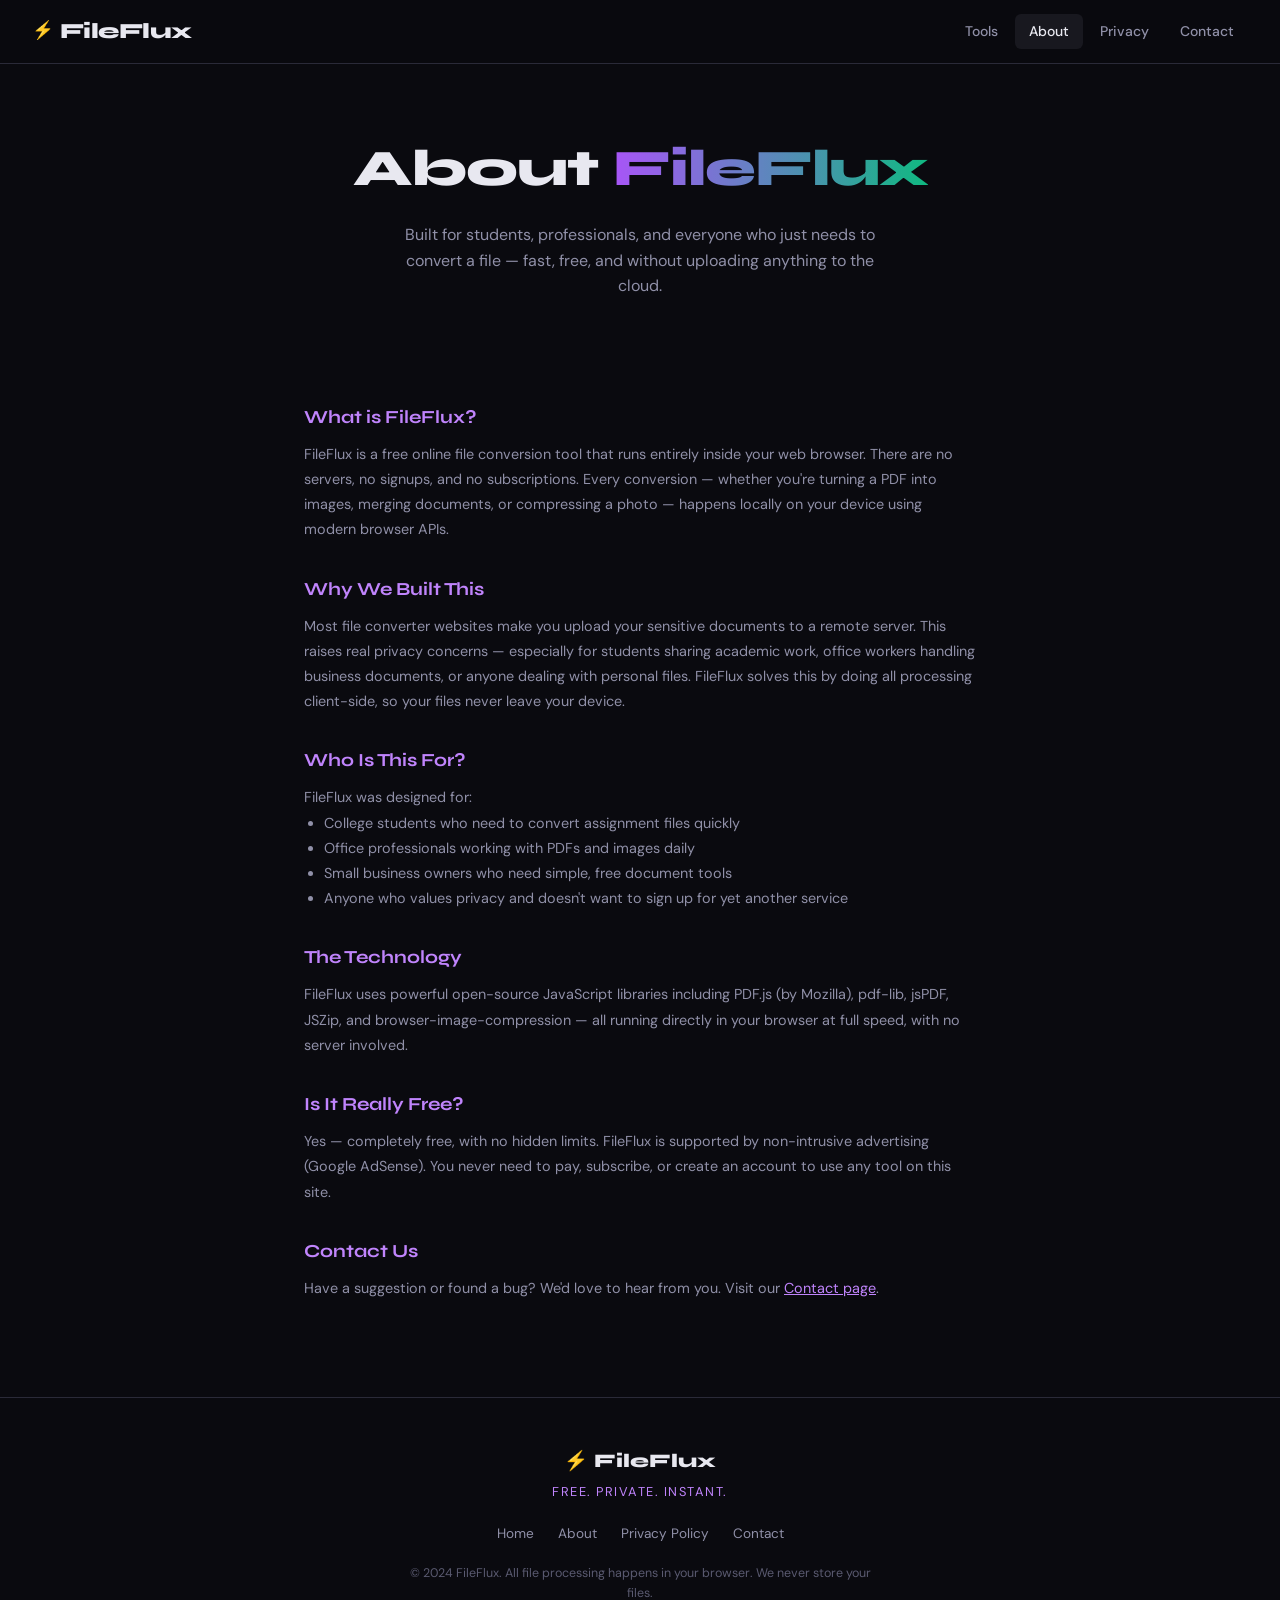
==== about.html @ 3c3e4d8a "site first commit" ====
<!DOCTYPE html>
<html lang="en">
<head>
  <meta charset="UTF-8" />
  <meta name="viewport" content="width=device-width, initial-scale=1.0" />
  <title>About — FileFlux</title>
  <meta name="description" content="About FileFlux — a free, private, browser-based file converter tool built for students and professionals." />
  <link rel="preconnect" href="https://fonts.googleapis.com" />
  <link rel="preconnect" href="https://fonts.gstatic.com" crossorigin />
  <link href="https://fonts.googleapis.com/css2?family=Syne:wght@400;500;600;700;800&family=DM+Sans:ital,wght@0,300;0,400;0,500;1,300&display=swap" rel="stylesheet" />
  <link rel="stylesheet" href="style.css" />
</head>
<body>

  <nav class="navbar">
    <a href="index.html" class="logo"><span class="logo-icon">⚡</span>FileFlux</a>
    <div class="nav-links">
      <a href="index.html" class="nav-link">Tools</a>
      <a href="about.html" class="nav-link active">About</a>
      <a href="privacy.html" class="nav-link">Privacy</a>
      <a href="contact.html" class="nav-link">Contact</a>
    </div>
    <button class="hamburger" id="hamburger"><span></span><span></span><span></span></button>
  </nav>

  <section class="page-hero">
    <h1>About <span class="hero-accent">FileFlux</span></h1>
    <p>Built for students, professionals, and everyone who just needs to convert a file — fast, free, and without uploading anything to the cloud.</p>
  </section>

  <div class="page-content">
    <h2>What is FileFlux?</h2>
    <p>FileFlux is a free online file conversion tool that runs entirely inside your web browser. There are no servers, no signups, and no subscriptions. Every conversion — whether you're turning a PDF into images, merging documents, or compressing a photo — happens locally on your device using modern browser APIs.</p>

    <h2>Why We Built This</h2>
    <p>Most file converter websites make you upload your sensitive documents to a remote server. This raises real privacy concerns — especially for students sharing academic work, office workers handling business documents, or anyone dealing with personal files. FileFlux solves this by doing all processing client-side, so your files never leave your device.</p>

    <h2>Who Is This For?</h2>
    <p>FileFlux was designed for:</p>
    <ul>
      <li>College students who need to convert assignment files quickly</li>
      <li>Office professionals working with PDFs and images daily</li>
      <li>Small business owners who need simple, free document tools</li>
      <li>Anyone who values privacy and doesn't want to sign up for yet another service</li>
    </ul>

    <h2>The Technology</h2>
    <p>FileFlux uses powerful open-source JavaScript libraries including PDF.js (by Mozilla), pdf-lib, jsPDF, JSZip, and browser-image-compression — all running directly in your browser at full speed, with no server involved.</p>

    <h2>Is It Really Free?</h2>
    <p>Yes — completely free, with no hidden limits. FileFlux is supported by non-intrusive advertising (Google AdSense). You never need to pay, subscribe, or create an account to use any tool on this site.</p>

    <h2>Contact Us</h2>
    <p>Have a suggestion or found a bug? We'd love to hear from you. Visit our <a href="contact.html" style="color: var(--accent3);">Contact page</a>.</p>
  </div>

  <footer class="footer">
    <div class="footer-logo">⚡ FileFlux</div>
    <div class="footer-tagline">Free. Private. Instant.</div>
    <div class="footer-links">
      <a href="index.html">Home</a>
      <a href="about.html">About</a>
      <a href="privacy.html">Privacy Policy</a>
      <a href="contact.html">Contact</a>
    </div>
    <p class="footer-copy">© 2024 FileFlux. All file processing happens in your browser. We never store your files.</p>
  </footer>

  <script>
    const ham = document.getElementById('hamburger');
    const links = document.querySelector('.nav-links');
    if (ham) ham.addEventListener('click', () => links.classList.toggle('open'));
  </script>
</body>
</html>
---- style.css ----
/* ============================================================
   FileFlux — style.css
   Dark theme, Syne + DM Sans, neon-accented, pro design
   ============================================================ */

/* ---- CSS Variables ---- */
:root {
  --bg:        #0a0a0f;
  --bg2:       #111118;
  --bg3:       #18181f;
  --border:    #2a2a38;
  --border2:   #3a3a50;
  --text:      #e8e8f0;
  --text2:     #9090a8;
  --text3:     #5a5a70;
  --accent:    #7c3aed;
  --accent2:   #a855f7;
  --accent3:   #c084fc;
  --green:     #10b981;
  --yellow:    #f59e0b;
  --red:       #ef4444;
  --blue:      #3b82f6;
  --radius:    14px;
  --radius-sm: 8px;
  --shadow:    0 4px 24px rgba(0,0,0,0.5);
  --font-head: 'Syne', sans-serif;
  --font-body: 'DM Sans', sans-serif;
  --transition: 0.2s ease;
}

/* ---- Reset ---- */
*, *::before, *::after { box-sizing: border-box; margin: 0; padding: 0; }
html { scroll-behavior: smooth; }
body {
  font-family: var(--font-body);
  background: var(--bg);
  color: var(--text);
  line-height: 1.6;
  min-height: 100vh;
  overflow-x: hidden;
}

/* ---- Scrollbar ---- */
::-webkit-scrollbar { width: 6px; }
::-webkit-scrollbar-track { background: var(--bg); }
::-webkit-scrollbar-thumb { background: var(--border2); border-radius: 3px; }

/* ---- Selection ---- */
::selection { background: var(--accent); color: #fff; }

/* ============================================================
   NAVBAR
   ============================================================ */
.navbar {
  position: sticky;
  top: 0;
  z-index: 100;
  display: flex;
  align-items: center;
  justify-content: space-between;
  padding: 0 2rem;
  height: 64px;
  background: rgba(10,10,15,0.85);
  backdrop-filter: blur(16px);
  border-bottom: 1px solid var(--border);
}

.logo {
  font-family: var(--font-head);
  font-size: 1.35rem;
  font-weight: 800;
  color: var(--text);
  text-decoration: none;
  letter-spacing: -0.5px;
  display: flex;
  align-items: center;
  gap: 0.4rem;
}

.logo-icon { font-size: 1.1rem; }

.nav-links {
  display: flex;
  gap: 0.25rem;
  align-items: center;
}

.nav-link {
  color: var(--text2);
  text-decoration: none;
  font-size: 0.875rem;
  font-weight: 500;
  padding: 0.4rem 0.85rem;
  border-radius: 6px;
  transition: color var(--transition), background var(--transition);
}
.nav-link:hover, .nav-link.active {
  color: var(--text);
  background: var(--bg3);
}

.hamburger {
  display: none;
  flex-direction: column;
  gap: 5px;
  background: none;
  border: none;
  cursor: pointer;
  padding: 4px;
}
.hamburger span {
  display: block;
  width: 22px;
  height: 2px;
  background: var(--text);
  border-radius: 2px;
  transition: var(--transition);
}

@media (max-width: 640px) {
  .nav-links { display: none; }
  .hamburger { display: flex; }
  .nav-links.open {
    display: flex;
    flex-direction: column;
    position: absolute;
    top: 64px;
    left: 0; right: 0;
    background: var(--bg2);
    border-bottom: 1px solid var(--border);
    padding: 1rem;
    gap: 0.25rem;
  }
}

/* ============================================================
   HERO
   ============================================================ */
.hero {
  text-align: center;
  padding: 5rem 1.5rem 3.5rem;
  position: relative;
  overflow: hidden;
}

.hero::before {
  content: '';
  position: absolute;
  inset: 0;
  background:
    radial-gradient(ellipse 80% 50% at 50% -10%, rgba(124,58,237,0.25) 0%, transparent 70%),
    radial-gradient(ellipse 40% 30% at 80% 60%, rgba(16,185,129,0.08) 0%, transparent 60%);
  pointer-events: none;
}

.hero-badge {
  display: inline-flex;
  align-items: center;
  gap: 0.4rem;
  padding: 0.35rem 1rem;
  border: 1px solid var(--border2);
  border-radius: 99px;
  font-size: 0.8rem;
  color: var(--text2);
  background: var(--bg2);
  margin-bottom: 2rem;
  animation: fadeUp 0.6s ease both;
}

.hero-title {
  font-family: var(--font-head);
  font-size: clamp(2.5rem, 7vw, 5rem);
  font-weight: 800;
  line-height: 1.1;
  letter-spacing: -2px;
  color: var(--text);
  margin-bottom: 1.25rem;
  animation: fadeUp 0.7s 0.1s ease both;
}

.hero-accent {
  background: linear-gradient(90deg, var(--accent2), var(--green));
  -webkit-background-clip: text;
  -webkit-text-fill-color: transparent;
  background-clip: text;
}

.hero-sub {
  color: var(--text2);
  font-size: clamp(0.95rem, 2.5vw, 1.15rem);
  max-width: 520px;
  margin: 0 auto 2.5rem;
  font-weight: 300;
  animation: fadeUp 0.7s 0.2s ease both;
}

.hero-stats {
  display: flex;
  align-items: center;
  justify-content: center;
  gap: 2rem;
  animation: fadeUp 0.7s 0.3s ease both;
}

.stat { text-align: center; }
.stat-num {
  display: block;
  font-family: var(--font-head);
  font-size: 1.8rem;
  font-weight: 800;
  color: var(--accent3);
}
.stat-label {
  font-size: 0.75rem;
  color: var(--text3);
  text-transform: uppercase;
  letter-spacing: 1px;
}
.stat-divider {
  width: 1px;
  height: 40px;
  background: var(--border);
}

/* ============================================================
   SECTION LABEL
   ============================================================ */
.section-label {
  font-size: 0.72rem;
  font-weight: 600;
  text-transform: uppercase;
  letter-spacing: 2px;
  color: var(--accent3);
  margin-bottom: 1.5rem;
}

/* ============================================================
   TOOLS SECTION
   ============================================================ */
.tools-section {
  max-width: 1100px;
  margin: 0 auto;
  padding: 3rem 1.5rem;
}

.tools-grid {
  display: grid;
  grid-template-columns: repeat(auto-fill, minmax(280px, 1fr));
  gap: 1.25rem;
}

.tool-card {
  background: var(--bg2);
  border: 1px solid var(--border);
  border-radius: var(--radius);
  padding: 1.75rem;
  cursor: pointer;
  transition: border-color var(--transition), transform var(--transition), box-shadow var(--transition);
  position: relative;
  overflow: hidden;
}

.tool-card::before {
  content: '';
  position: absolute;
  top: 0; left: 0; right: 0;
  height: 2px;
  background: linear-gradient(90deg, var(--accent), var(--accent2));
  opacity: 0;
  transition: opacity var(--transition);
}

.tool-card:hover {
  border-color: var(--border2);
  transform: translateY(-3px);
  box-shadow: 0 12px 32px rgba(124,58,237,0.15);
}

.tool-card:hover::before { opacity: 1; }

.tool-icon {
  width: 52px;
  height: 52px;
  border-radius: 12px;
  display: flex;
  align-items: center;
  justify-content: center;
  font-size: 1.4rem;
  margin-bottom: 1rem;
}

.tool-name {
  font-family: var(--font-head);
  font-size: 1.05rem;
  font-weight: 700;
  color: var(--text);
  margin-bottom: 0.5rem;
}

.tool-desc {
  font-size: 0.85rem;
  color: var(--text2);
  line-height: 1.5;
  margin-bottom: 1.25rem;
}

.tool-btn {
  display: inline-flex;
  align-items: center;
  gap: 0.35rem;
  background: var(--bg3);
  border: 1px solid var(--border2);
  color: var(--accent3);
  font-family: var(--font-body);
  font-size: 0.85rem;
  font-weight: 500;
  padding: 0.5rem 1rem;
  border-radius: 8px;
  cursor: pointer;
  transition: background var(--transition), border-color var(--transition), color var(--transition);
}

.tool-btn:hover {
  background: var(--accent);
  border-color: var(--accent);
  color: #fff;
}

/* ============================================================
   TOOL PANEL
   ============================================================ */
.tool-panel {
  max-width: 860px;
  margin: 0 auto;
  padding: 2rem 1.5rem 3rem;
}

.panel-header {
  display: flex;
  align-items: center;
  gap: 1.25rem;
  margin-bottom: 2rem;
  padding-bottom: 1.25rem;
  border-bottom: 1px solid var(--border);
}

.back-btn {
  background: var(--bg2);
  border: 1px solid var(--border);
  color: var(--text2);
  font-family: var(--font-body);
  font-size: 0.85rem;
  padding: 0.5rem 1rem;
  border-radius: 8px;
  cursor: pointer;
  transition: color var(--transition), border-color var(--transition);
}
.back-btn:hover { color: var(--text); border-color: var(--border2); }

.panel-title {
  font-family: var(--font-head);
  font-size: 1.4rem;
  font-weight: 700;
}

/* Drop Zone */
.drop-zone {
  border: 2px dashed var(--border2);
  border-radius: var(--radius);
  background: var(--bg2);
  padding: 3rem 2rem;
  text-align: center;
  cursor: pointer;
  transition: border-color var(--transition), background var(--transition);
  position: relative;
}

.drop-zone:hover, .drop-zone.dragover {
  border-color: var(--accent2);
  background: rgba(124,58,237,0.07);
}

.drop-zone input[type="file"] {
  position: absolute;
  inset: 0;
  opacity: 0;
  cursor: pointer;
  width: 100%;
  height: 100%;
}

.drop-icon { font-size: 2.5rem; margin-bottom: 0.75rem; }
.drop-title {
  font-family: var(--font-head);
  font-size: 1.1rem;
  font-weight: 700;
  margin-bottom: 0.4rem;
}
.drop-sub { font-size: 0.85rem; color: var(--text2); }

/* File List */
.file-list {
  margin-top: 1.5rem;
  display: flex;
  flex-direction: column;
  gap: 0.5rem;
}

.file-item {
  display: flex;
  align-items: center;
  justify-content: space-between;
  background: var(--bg2);
  border: 1px solid var(--border);
  border-radius: var(--radius-sm);
  padding: 0.65rem 1rem;
  font-size: 0.875rem;
}

.file-item-name {
  color: var(--text);
  flex: 1;
  white-space: nowrap;
  overflow: hidden;
  text-overflow: ellipsis;
  max-width: 340px;
}

.file-item-size { color: var(--text3); font-size: 0.78rem; margin: 0 0.75rem; }

.file-item-remove {
  background: none;
  border: none;
  color: var(--text3);
  cursor: pointer;
  font-size: 1rem;
  line-height: 1;
  transition: color var(--transition);
}
.file-item-remove:hover { color: var(--red); }

/* Options Row */
.options-row {
  display: flex;
  flex-wrap: wrap;
  gap: 1rem;
  margin-top: 1.25rem;
  align-items: center;
}

.option-group {
  display: flex;
  flex-direction: column;
  gap: 0.35rem;
}

.option-label {
  font-size: 0.75rem;
  color: var(--text2);
  text-transform: uppercase;
  letter-spacing: 0.5px;
}

.option-select, .option-input {
  background: var(--bg2);
  border: 1px solid var(--border2);
  color: var(--text);
  font-family: var(--font-body);
  font-size: 0.875rem;
  padding: 0.5rem 0.85rem;
  border-radius: var(--radius-sm);
  outline: none;
  transition: border-color var(--transition);
}
.option-select:focus, .option-input:focus { border-color: var(--accent2); }
.option-select option { background: var(--bg3); }

/* Primary Action Button */
.action-btn {
  display: inline-flex;
  align-items: center;
  gap: 0.5rem;
  background: linear-gradient(135deg, var(--accent), var(--accent2));
  color: #fff;
  border: none;
  font-family: var(--font-head);
  font-size: 1rem;
  font-weight: 700;
  padding: 0.8rem 2rem;
  border-radius: var(--radius-sm);
  cursor: pointer;
  transition: opacity var(--transition), transform var(--transition);
  margin-top: 1.5rem;
}
.action-btn:hover { opacity: 0.9; transform: translateY(-1px); }
.action-btn:disabled { opacity: 0.4; cursor: not-allowed; transform: none; }

/* Progress */
.progress-wrap {
  margin-top: 1.5rem;
  display: none;
}
.progress-label {
  font-size: 0.8rem;
  color: var(--text2);
  margin-bottom: 0.4rem;
}
.progress-bar-bg {
  background: var(--bg3);
  border-radius: 99px;
  height: 6px;
  overflow: hidden;
}
.progress-bar {
  height: 100%;
  background: linear-gradient(90deg, var(--accent), var(--green));
  border-radius: 99px;
  transition: width 0.3s ease;
  width: 0%;
}

/* Results */
.results-section {
  margin-top: 2rem;
  display: none;
}
.results-title {
  font-family: var(--font-head);
  font-size: 1rem;
  font-weight: 700;
  margin-bottom: 1rem;
  color: var(--green);
}
.result-item {
  display: flex;
  align-items: center;
  justify-content: space-between;
  background: var(--bg2);
  border: 1px solid var(--border);
  border-radius: var(--radius-sm);
  padding: 0.65rem 1rem;
  margin-bottom: 0.5rem;
  font-size: 0.875rem;
}
.result-name { flex: 1; color: var(--text); }
.result-size { color: var(--text3); font-size: 0.78rem; margin-right: 0.75rem; }

.download-btn {
  background: var(--green);
  color: #fff;
  border: none;
  font-family: var(--font-body);
  font-size: 0.8rem;
  font-weight: 600;
  padding: 0.4rem 0.85rem;
  border-radius: 6px;
  cursor: pointer;
  transition: opacity var(--transition);
}
.download-btn:hover { opacity: 0.85; }

.download-all-btn {
  display: inline-flex;
  align-items: center;
  gap: 0.4rem;
  background: var(--bg3);
  border: 1px solid var(--green);
  color: var(--green);
  font-family: var(--font-body);
  font-size: 0.85rem;
  font-weight: 600;
  padding: 0.55rem 1.25rem;
  border-radius: var(--radius-sm);
  cursor: pointer;
  margin-top: 0.75rem;
  transition: background var(--transition);
}
.download-all-btn:hover { background: var(--green); color: #fff; }

/* Slider */
.slider-wrap {
  display: flex;
  align-items: center;
  gap: 0.75rem;
}
.slider-wrap input[type="range"] {
  -webkit-appearance: none;
  appearance: none;
  width: 160px;
  height: 5px;
  background: var(--border2);
  border-radius: 99px;
  outline: none;
}
.slider-wrap input[type="range"]::-webkit-slider-thumb {
  -webkit-appearance: none;
  appearance: none;
  width: 16px;
  height: 16px;
  background: var(--accent2);
  border-radius: 50%;
  cursor: pointer;
}
.slider-value {
  font-family: var(--font-head);
  font-size: 0.95rem;
  font-weight: 700;
  color: var(--accent3);
  min-width: 36px;
}

/* Info Box */
.info-box {
  background: rgba(124,58,237,0.08);
  border: 1px solid rgba(124,58,237,0.25);
  border-radius: var(--radius-sm);
  padding: 0.9rem 1.1rem;
  margin-top: 1.25rem;
  font-size: 0.82rem;
  color: var(--text2);
  line-height: 1.55;
}
.info-box strong { color: var(--accent3); }

/* ============================================================
   FEATURES SECTION
   ============================================================ */
.features-section {
  max-width: 1100px;
  margin: 0 auto;
  padding: 3rem 1.5rem;
  border-top: 1px solid var(--border);
}

.features-grid {
  display: grid;
  grid-template-columns: repeat(auto-fill, minmax(220px, 1fr));
  gap: 1.25rem;
}

.feature-card {
  background: var(--bg2);
  border: 1px solid var(--border);
  border-radius: var(--radius);
  padding: 1.5rem;
}

.feature-icon {
  font-size: 1.75rem;
  margin-bottom: 0.75rem;
}

.feature-card h4 {
  font-family: var(--font-head);
  font-size: 0.95rem;
  font-weight: 700;
  margin-bottom: 0.4rem;
}

.feature-card p {
  font-size: 0.83rem;
  color: var(--text2);
  line-height: 1.55;
}

/* ============================================================
   AD CONTAINERS
   ============================================================ */
.ad-container {
  max-width: 900px;
  margin: 1.5rem auto;
  padding: 0 1.5rem;
}

.ad-placeholder {
  background: var(--bg2);
  border: 1px dashed var(--border);
  border-radius: var(--radius-sm);
  height: 90px;
  display: flex;
  align-items: center;
  justify-content: center;
  color: var(--text3);
  font-size: 0.78rem;
  letter-spacing: 1px;
  text-transform: uppercase;
}

/* ============================================================
   FOOTER
   ============================================================ */
.footer {
  border-top: 1px solid var(--border);
  text-align: center;
  padding: 3rem 1.5rem;
  margin-top: 2rem;
}

.footer-logo {
  font-family: var(--font-head);
  font-size: 1.2rem;
  font-weight: 800;
  color: var(--text);
  margin-bottom: 0.35rem;
}

.footer-tagline {
  font-size: 0.8rem;
  color: var(--accent3);
  margin-bottom: 1.25rem;
  text-transform: uppercase;
  letter-spacing: 1.5px;
}

.footer-links {
  display: flex;
  justify-content: center;
  flex-wrap: wrap;
  gap: 1.5rem;
  margin-bottom: 1.25rem;
}

.footer-links a {
  color: var(--text2);
  text-decoration: none;
  font-size: 0.85rem;
  transition: color var(--transition);
}
.footer-links a:hover { color: var(--text); }

.footer-copy {
  font-size: 0.78rem;
  color: var(--text3);
  max-width: 480px;
  margin: 0 auto;
  line-height: 1.6;
}

/* ============================================================
   TOAST
   ============================================================ */
.toast {
  position: fixed;
  bottom: 1.5rem;
  right: 1.5rem;
  background: var(--bg3);
  border: 1px solid var(--border2);
  border-radius: var(--radius-sm);
  padding: 0.75rem 1.25rem;
  font-size: 0.875rem;
  color: var(--text);
  box-shadow: var(--shadow);
  z-index: 9999;
  opacity: 0;
  transform: translateY(10px);
  transition: opacity 0.3s ease, transform 0.3s ease;
  pointer-events: none;
  max-width: 320px;
}
.toast.show {
  opacity: 1;
  transform: translateY(0);
}
.toast.success { border-color: var(--green); color: var(--green); }
.toast.error   { border-color: var(--red);   color: var(--red); }

/* ============================================================
   ANIMATIONS
   ============================================================ */
@keyframes fadeUp {
  from { opacity: 0; transform: translateY(18px); }
  to   { opacity: 1; transform: translateY(0); }
}

/* ============================================================
   RESPONSIVE
   ============================================================ */
@media (max-width: 768px) {
  .hero { padding: 3.5rem 1.25rem 2.5rem; }
  .tools-grid { grid-template-columns: 1fr; }
  .features-grid { grid-template-columns: 1fr 1fr; }
  .options-row { flex-direction: column; align-items: flex-start; }
  .panel-title { font-size: 1.15rem; }
}

@media (max-width: 480px) {
  .features-grid { grid-template-columns: 1fr; }
  .hero-stats { gap: 1.25rem; }
  .stat-num { font-size: 1.4rem; }
  .navbar { padding: 0 1rem; }
}

/* ============================================================
   EXTRA PAGES (about, privacy, contact)
   ============================================================ */
.page-hero {
  text-align: center;
  padding: 4rem 1.5rem 2.5rem;
}
.page-hero h1 {
  font-family: var(--font-head);
  font-size: clamp(2rem, 5vw, 3.2rem);
  font-weight: 800;
  letter-spacing: -1px;
  margin-bottom: 0.75rem;
}
.page-hero p {
  color: var(--text2);
  font-size: 1rem;
  max-width: 480px;
  margin: 0 auto;
}

.page-content {
  max-width: 720px;
  margin: 0 auto;
  padding: 2rem 1.5rem 4rem;
}
.page-content h2 {
  font-family: var(--font-head);
  font-size: 1.15rem;
  font-weight: 700;
  margin: 2rem 0 0.6rem;
  color: var(--accent3);
}
.page-content p, .page-content li {
  color: var(--text2);
  font-size: 0.9rem;
  line-height: 1.75;
}
.page-content ul { padding-left: 1.25rem; }

.contact-form {
  display: flex;
  flex-direction: column;
  gap: 1rem;
  margin-top: 1.5rem;
}
.form-group { display: flex; flex-direction: column; gap: 0.35rem; }
.form-label { font-size: 0.8rem; color: var(--text2); text-transform: uppercase; letter-spacing: 0.5px; }
.form-input, .form-textarea {
  background: var(--bg2);
  border: 1px solid var(--border2);
  color: var(--text);
  font-family: var(--font-body);
  font-size: 0.9rem;
  padding: 0.75rem 1rem;
  border-radius: var(--radius-sm);
  outline: none;
  transition: border-color var(--transition);
}
.form-input:focus, .form-textarea:focus { border-color: var(--accent2); }
.form-textarea { min-height: 130px; resize: vertical; }
.form-submit {
  align-self: flex-start;
  background: linear-gradient(135deg, var(--accent), var(--accent2));
  color: #fff;
  border: none;
  font-family: var(--font-head);
  font-size: 0.95rem;
  font-weight: 700;
  padding: 0.7rem 1.75rem;
  border-radius: var(--radius-sm);
  cursor: pointer;
  transition: opacity 0.2s;
}
.form-submit:hover { opacity: 0.9; }
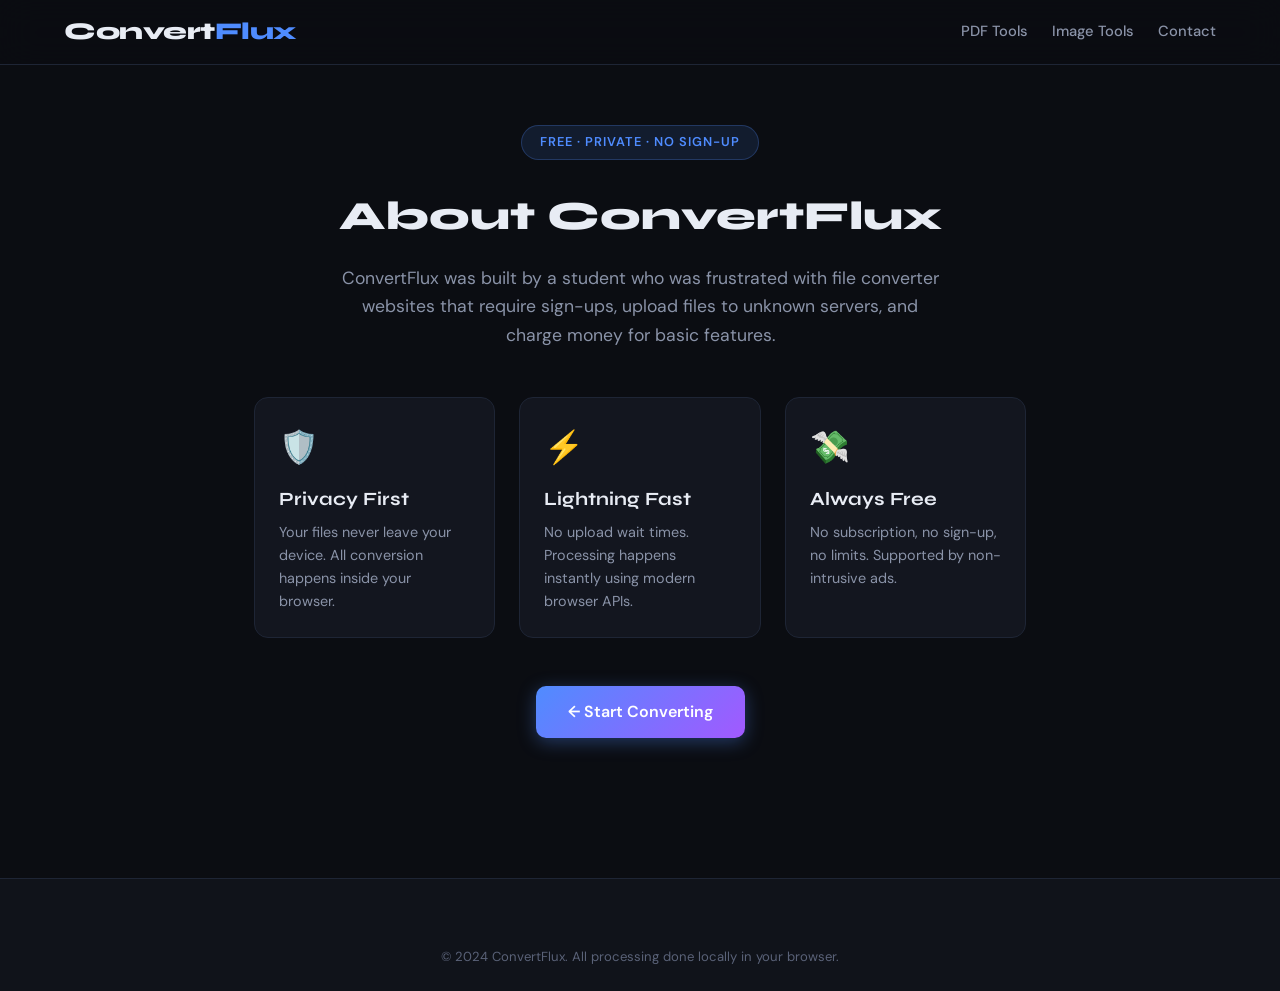
==== commit 1d8c4f4b: "site second commit code changed" ====
--- a/about.html
+++ b/about.html
@@ -1,75 +1,49 @@
 <!DOCTYPE html>
 <html lang="en">
 <head>
-  <meta charset="UTF-8" />
-  <meta name="viewport" content="width=device-width, initial-scale=1.0" />
-  <title>About — FileFlux</title>
-  <meta name="description" content="About FileFlux — a free, private, browser-based file converter tool built for students and professionals." />
-  <link rel="preconnect" href="https://fonts.googleapis.com" />
-  <link rel="preconnect" href="https://fonts.gstatic.com" crossorigin />
-  <link href="https://fonts.googleapis.com/css2?family=Syne:wght@400;500;600;700;800&family=DM+Sans:ital,wght@0,300;0,400;0,500;1,300&display=swap" rel="stylesheet" />
-  <link rel="stylesheet" href="style.css" />
+  <meta charset="UTF-8"/><meta name="viewport" content="width=device-width,initial-scale=1.0"/>
+  <title>About – ConvertFlux</title>
+  <link rel="stylesheet" href="style.css"/>
+  <link href="https://fonts.googleapis.com/css2?family=Syne:wght@400;700;800&family=DM+Sans:wght@300;400;500&display=swap" rel="stylesheet"/>
 </head>
 <body>
+<header class="site-header">
+  <div class="header-inner">
+    <a href="index.html" class="logo">Convert<span>Flux</span></a>
+    <nav class="main-nav">
+      <a href="index.html#pdf-tools">PDF Tools</a>
+      <a href="index.html#image-tools">Image Tools</a>
+      <a href="contact.html">Contact</a>
+    </nav>
+  </div>
+</header>
+<section style="max-width:820px;margin:60px auto;padding:0 1.5rem 80px;text-align:center">
+  <div class="hero-badge" style="display:inline-block;margin-bottom:1.5rem">Free · Private · No Sign-up</div>
+  <h1 style="font-family:'Syne',sans-serif;font-size:2.5rem;font-weight:800;margin-bottom:1rem">About ConvertFlux</h1>
+  <p style="color:var(--text2);font-size:1.1rem;max-width:600px;margin:0 auto 3rem">ConvertFlux was built by a student who was frustrated with file converter websites that require sign-ups, upload files to unknown servers, and charge money for basic features.</p>
 
-  <nav class="navbar">
-    <a href="index.html" class="logo"><span class="logo-icon">⚡</span>FileFlux</a>
-    <div class="nav-links">
-      <a href="index.html" class="nav-link">Tools</a>
-      <a href="about.html" class="nav-link active">About</a>
-      <a href="privacy.html" class="nav-link">Privacy</a>
-      <a href="contact.html" class="nav-link">Contact</a>
+  <div style="display:grid;grid-template-columns:repeat(auto-fit,minmax(200px,1fr));gap:1.5rem;text-align:left;margin-bottom:3rem">
+    <div style="background:var(--card);border:1px solid var(--border);border-radius:14px;padding:1.5rem">
+      <div style="font-size:2rem;margin-bottom:0.75rem">🛡️</div>
+      <h3 style="font-family:'Syne',sans-serif;margin-bottom:0.4rem">Privacy First</h3>
+      <p style="color:var(--text2);font-size:0.9rem">Your files never leave your device. All conversion happens inside your browser.</p>
     </div>
-    <button class="hamburger" id="hamburger"><span></span><span></span><span></span></button>
-  </nav>
-
-  <section class="page-hero">
-    <h1>About <span class="hero-accent">FileFlux</span></h1>
-    <p>Built for students, professionals, and everyone who just needs to convert a file — fast, free, and without uploading anything to the cloud.</p>
-  </section>
-
-  <div class="page-content">
-    <h2>What is FileFlux?</h2>
-    <p>FileFlux is a free online file conversion tool that runs entirely inside your web browser. There are no servers, no signups, and no subscriptions. Every conversion — whether you're turning a PDF into images, merging documents, or compressing a photo — happens locally on your device using modern browser APIs.</p>
-
-    <h2>Why We Built This</h2>
-    <p>Most file converter websites make you upload your sensitive documents to a remote server. This raises real privacy concerns — especially for students sharing academic work, office workers handling business documents, or anyone dealing with personal files. FileFlux solves this by doing all processing client-side, so your files never leave your device.</p>
-
-    <h2>Who Is This For?</h2>
-    <p>FileFlux was designed for:</p>
-    <ul>
-      <li>College students who need to convert assignment files quickly</li>
-      <li>Office professionals working with PDFs and images daily</li>
-      <li>Small business owners who need simple, free document tools</li>
-      <li>Anyone who values privacy and doesn't want to sign up for yet another service</li>
-    </ul>
-
-    <h2>The Technology</h2>
-    <p>FileFlux uses powerful open-source JavaScript libraries including PDF.js (by Mozilla), pdf-lib, jsPDF, JSZip, and browser-image-compression — all running directly in your browser at full speed, with no server involved.</p>
-
-    <h2>Is It Really Free?</h2>
-    <p>Yes — completely free, with no hidden limits. FileFlux is supported by non-intrusive advertising (Google AdSense). You never need to pay, subscribe, or create an account to use any tool on this site.</p>
-
-    <h2>Contact Us</h2>
-    <p>Have a suggestion or found a bug? We'd love to hear from you. Visit our <a href="contact.html" style="color: var(--accent3);">Contact page</a>.</p>
+    <div style="background:var(--card);border:1px solid var(--border);border-radius:14px;padding:1.5rem">
+      <div style="font-size:2rem;margin-bottom:0.75rem">⚡</div>
+      <h3 style="font-family:'Syne',sans-serif;margin-bottom:0.4rem">Lightning Fast</h3>
+      <p style="color:var(--text2);font-size:0.9rem">No upload wait times. Processing happens instantly using modern browser APIs.</p>
+    </div>
+    <div style="background:var(--card);border:1px solid var(--border);border-radius:14px;padding:1.5rem">
+      <div style="font-size:2rem;margin-bottom:0.75rem">💸</div>
+      <h3 style="font-family:'Syne',sans-serif;margin-bottom:0.4rem">Always Free</h3>
+      <p style="color:var(--text2);font-size:0.9rem">No subscription, no sign-up, no limits. Supported by non-intrusive ads.</p>
+    </div>
   </div>
 
-  <footer class="footer">
-    <div class="footer-logo">⚡ FileFlux</div>
-    <div class="footer-tagline">Free. Private. Instant.</div>
-    <div class="footer-links">
-      <a href="index.html">Home</a>
-      <a href="about.html">About</a>
-      <a href="privacy.html">Privacy Policy</a>
-      <a href="contact.html">Contact</a>
-    </div>
-    <p class="footer-copy">© 2024 FileFlux. All file processing happens in your browser. We never store your files.</p>
-  </footer>
-
-  <script>
-    const ham = document.getElementById('hamburger');
-    const links = document.querySelector('.nav-links');
-    if (ham) ham.addEventListener('click', () => links.classList.toggle('open'));
-  </script>
+  <a href="index.html" class="btn btn-primary" style="font-size:1rem;padding:0.8rem 2rem">← Start Converting</a>
+</section>
+<footer class="site-footer">
+  <div class="footer-bottom"><p>&copy; 2024 ConvertFlux. All processing done locally in your browser.</p></div>
+</footer>
 </body>
 </html>
--- a/style.css
+++ b/style.css
@@ -1,265 +1,248 @@
 /* ============================================================
-   FileFlux — style.css
-   Dark theme, Syne + DM Sans, neon-accented, pro design
+   ConvertFlux — style.css
+   Dark professional theme | Syne + DM Sans fonts
    ============================================================ */
 
-/* ---- CSS Variables ---- */
+*, *::before, *::after { box-sizing: border-box; margin: 0; padding: 0; }
+
 :root {
-  --bg:        #0a0a0f;
-  --bg2:       #111118;
-  --bg3:       #18181f;
-  --border:    #2a2a38;
-  --border2:   #3a3a50;
-  --text:      #e8e8f0;
-  --text2:     #9090a8;
-  --text3:     #5a5a70;
-  --accent:    #7c3aed;
-  --accent2:   #a855f7;
-  --accent3:   #c084fc;
-  --green:     #10b981;
-  --yellow:    #f59e0b;
-  --red:       #ef4444;
-  --blue:      #3b82f6;
-  --radius:    14px;
-  --radius-sm: 8px;
-  --shadow:    0 4px 24px rgba(0,0,0,0.5);
-  --font-head: 'Syne', sans-serif;
-  --font-body: 'DM Sans', sans-serif;
-  --transition: 0.2s ease;
-}
-
-/* ---- Reset ---- */
-*, *::before, *::after { box-sizing: border-box; margin: 0; padding: 0; }
+  --bg:       #0b0d12;
+  --bg2:      #10131a;
+  --bg3:      #161b26;
+  --card:     #13161f;
+  --border:   #1e2535;
+  --accent:   #4f8cff;
+  --accent2:  #a259ff;
+  --green:    #00e5a0;
+  --orange:   #ff7240;
+  --text:     #e8ecf4;
+  --text2:    #8a93a8;
+  --text3:    #5a6278;
+  --radius:   14px;
+  --shadow:   0 4px 32px rgba(0,0,0,0.45);
+}
+
 html { scroll-behavior: smooth; }
+
 body {
-  font-family: var(--font-body);
+  font-family: 'DM Sans', sans-serif;
   background: var(--bg);
   color: var(--text);
+  font-size: 16px;
   line-height: 1.6;
   min-height: 100vh;
-  overflow-x: hidden;
-}
-
-/* ---- Scrollbar ---- */
+}
+
+/* ── SCROLLBAR ── */
 ::-webkit-scrollbar { width: 6px; }
 ::-webkit-scrollbar-track { background: var(--bg); }
-::-webkit-scrollbar-thumb { background: var(--border2); border-radius: 3px; }
-
-/* ---- Selection ---- */
-::selection { background: var(--accent); color: #fff; }
-
-/* ============================================================
-   NAVBAR
-   ============================================================ */
-.navbar {
+::-webkit-scrollbar-thumb { background: var(--border); border-radius: 4px; }
+
+/* ── LOGO ── */
+.logo {
+  font-family: 'Syne', sans-serif;
+  font-weight: 800;
+  font-size: 1.5rem;
+  color: var(--text);
+  text-decoration: none;
+  letter-spacing: -0.5px;
+}
+.logo span { color: var(--accent); }
+
+/* ── HEADER ── */
+.site-header {
   position: sticky;
   top: 0;
   z-index: 100;
+  background: rgba(11,13,18,0.92);
+  backdrop-filter: blur(18px);
+  border-bottom: 1px solid var(--border);
+}
+.header-inner {
+  max-width: 1200px;
+  margin: 0 auto;
+  padding: 0 1.5rem;
+  height: 64px;
   display: flex;
   align-items: center;
-  justify-content: space-between;
-  padding: 0 2rem;
-  height: 64px;
-  background: rgba(10,10,15,0.85);
-  backdrop-filter: blur(16px);
-  border-bottom: 1px solid var(--border);
-}
-
-.logo {
-  font-family: var(--font-head);
-  font-size: 1.35rem;
-  font-weight: 800;
-  color: var(--text);
+  gap: 2rem;
+}
+.main-nav {
+  display: flex;
+  gap: 1.5rem;
+  margin-left: auto;
+}
+.main-nav a, .mobile-nav a {
+  color: var(--text2);
   text-decoration: none;
-  letter-spacing: -0.5px;
-  display: flex;
-  align-items: center;
-  gap: 0.4rem;
-}
-
-.logo-icon { font-size: 1.1rem; }
-
-.nav-links {
-  display: flex;
-  gap: 0.25rem;
-  align-items: center;
-}
-
-.nav-link {
-  color: var(--text2);
-  text-decoration: none;
-  font-size: 0.875rem;
+  font-size: 0.92rem;
   font-weight: 500;
-  padding: 0.4rem 0.85rem;
-  border-radius: 6px;
-  transition: color var(--transition), background var(--transition);
-}
-.nav-link:hover, .nav-link.active {
-  color: var(--text);
-  background: var(--bg3);
-}
-
+  transition: color 0.2s;
+}
+.main-nav a:hover, .mobile-nav a:hover { color: var(--accent); }
 .hamburger {
   display: none;
-  flex-direction: column;
-  gap: 5px;
   background: none;
   border: none;
-  cursor: pointer;
-  padding: 4px;
-}
-.hamburger span {
-  display: block;
-  width: 22px;
-  height: 2px;
-  background: var(--text);
-  border-radius: 2px;
-  transition: var(--transition);
-}
-
-@media (max-width: 640px) {
-  .nav-links { display: none; }
-  .hamburger { display: flex; }
-  .nav-links.open {
-    display: flex;
-    flex-direction: column;
-    position: absolute;
-    top: 64px;
-    left: 0; right: 0;
-    background: var(--bg2);
-    border-bottom: 1px solid var(--border);
-    padding: 1rem;
-    gap: 0.25rem;
-  }
-}
-
-/* ============================================================
-   HERO
-   ============================================================ */
+  color: var(--text);
+  font-size: 1.4rem;
+  cursor: pointer;
+  margin-left: auto;
+}
+.mobile-nav {
+  display: none;
+  flex-direction: column;
+  gap: 0;
+  background: var(--bg2);
+  border-top: 1px solid var(--border);
+}
+.mobile-nav a {
+  padding: 0.9rem 1.5rem;
+  border-bottom: 1px solid var(--border);
+  font-size: 1rem;
+}
+.mobile-nav.open { display: flex; }
+
+/* ── HERO ── */
 .hero {
-  text-align: center;
-  padding: 5rem 1.5rem 3.5rem;
   position: relative;
   overflow: hidden;
-}
-
-.hero::before {
-  content: '';
+  padding: 90px 1.5rem 80px;
+  text-align: center;
+}
+.hero-bg {
   position: absolute;
   inset: 0;
   background:
-    radial-gradient(ellipse 80% 50% at 50% -10%, rgba(124,58,237,0.25) 0%, transparent 70%),
-    radial-gradient(ellipse 40% 30% at 80% 60%, rgba(16,185,129,0.08) 0%, transparent 60%);
+    radial-gradient(ellipse 70% 60% at 50% 0%, rgba(79,140,255,0.13) 0%, transparent 70%),
+    radial-gradient(ellipse 50% 40% at 80% 80%, rgba(162,89,255,0.09) 0%, transparent 70%);
   pointer-events: none;
 }
-
+.hero-content {
+  position: relative;
+  max-width: 820px;
+  margin: 0 auto;
+}
 .hero-badge {
-  display: inline-flex;
-  align-items: center;
-  gap: 0.4rem;
-  padding: 0.35rem 1rem;
-  border: 1px solid var(--border2);
-  border-radius: 99px;
+  display: inline-block;
+  background: rgba(79,140,255,0.12);
+  border: 1px solid rgba(79,140,255,0.25);
+  color: var(--accent);
   font-size: 0.8rem;
-  color: var(--text2);
-  background: var(--bg2);
-  margin-bottom: 2rem;
-  animation: fadeUp 0.6s ease both;
-}
-
-.hero-title {
-  font-family: var(--font-head);
-  font-size: clamp(2.5rem, 7vw, 5rem);
+  font-weight: 600;
+  letter-spacing: 0.08em;
+  text-transform: uppercase;
+  padding: 0.4rem 1.1rem;
+  border-radius: 50px;
+  margin-bottom: 1.5rem;
+}
+.hero h1 {
+  font-family: 'Syne', sans-serif;
+  font-size: clamp(2.2rem, 6vw, 4rem);
   font-weight: 800;
-  line-height: 1.1;
-  letter-spacing: -2px;
-  color: var(--text);
-  margin-bottom: 1.25rem;
-  animation: fadeUp 0.7s 0.1s ease both;
-}
-
-.hero-accent {
-  background: linear-gradient(90deg, var(--accent2), var(--green));
+  line-height: 1.15;
+  margin-bottom: 1.2rem;
+  letter-spacing: -1.5px;
+}
+.gradient-text {
+  background: linear-gradient(135deg, var(--accent) 0%, var(--accent2) 100%);
   -webkit-background-clip: text;
   -webkit-text-fill-color: transparent;
   background-clip: text;
 }
-
 .hero-sub {
   color: var(--text2);
-  font-size: clamp(0.95rem, 2.5vw, 1.15rem);
-  max-width: 520px;
+  font-size: 1.1rem;
+  max-width: 540px;
   margin: 0 auto 2.5rem;
-  font-weight: 300;
-  animation: fadeUp 0.7s 0.2s ease both;
-}
-
+}
 .hero-stats {
+  display: flex;
+  justify-content: center;
+  gap: 3rem;
+}
+.stat span {
+  display: block;
+  font-family: 'Syne', sans-serif;
+  font-size: 2rem;
+  font-weight: 800;
+  color: var(--accent);
+}
+.stat small { color: var(--text2); font-size: 0.82rem; }
+
+/* ── AD SLOT ── */
+.ad-slot {
+  max-width: 1200px;
+  margin: 1rem auto;
+  padding: 0 1.5rem;
+}
+.ad-placeholder {
+  background: var(--bg2);
+  border: 1px dashed var(--border);
+  border-radius: var(--radius);
+  height: 90px;
   display: flex;
   align-items: center;
   justify-content: center;
-  gap: 2rem;
-  animation: fadeUp 0.7s 0.3s ease both;
-}
-
-.stat { text-align: center; }
-.stat-num {
-  display: block;
-  font-family: var(--font-head);
-  font-size: 1.8rem;
+  color: var(--text3);
+  font-size: 0.8rem;
+  letter-spacing: 0.1em;
+  text-transform: uppercase;
+}
+
+/* ── TOOLS SECTIONS ── */
+.tools-section {
+  padding: 70px 1.5rem;
+  max-width: 1200px;
+  margin: 0 auto;
+}
+.tools-section.alt-bg {
+  max-width: 100%;
+  background: var(--bg2);
+  padding: 70px calc((100% - 1200px)/2 + 1.5rem);
+}
+.section-header {
+  text-align: center;
+  margin-bottom: 3rem;
+}
+.section-tag {
+  display: inline-block;
+  background: rgba(79,140,255,0.1);
+  border: 1px solid rgba(79,140,255,0.2);
+  color: var(--accent);
+  font-size: 0.72rem;
+  font-weight: 700;
+  letter-spacing: 0.12em;
+  text-transform: uppercase;
+  padding: 0.3rem 0.9rem;
+  border-radius: 50px;
+  margin-bottom: 0.75rem;
+}
+.section-header h2 {
+  font-family: 'Syne', sans-serif;
+  font-size: clamp(1.6rem, 4vw, 2.4rem);
   font-weight: 800;
-  color: var(--accent3);
-}
-.stat-label {
-  font-size: 0.75rem;
-  color: var(--text3);
-  text-transform: uppercase;
-  letter-spacing: 1px;
-}
-.stat-divider {
-  width: 1px;
-  height: 40px;
-  background: var(--border);
-}
-
-/* ============================================================
-   SECTION LABEL
-   ============================================================ */
-.section-label {
-  font-size: 0.72rem;
-  font-weight: 600;
-  text-transform: uppercase;
-  letter-spacing: 2px;
-  color: var(--accent3);
-  margin-bottom: 1.5rem;
-}
-
-/* ============================================================
-   TOOLS SECTION
-   ============================================================ */
-.tools-section {
-  max-width: 1100px;
-  margin: 0 auto;
-  padding: 3rem 1.5rem;
-}
-
+  letter-spacing: -0.5px;
+  margin-bottom: 0.5rem;
+}
+.section-header p { color: var(--text2); font-size: 1rem; }
+
+/* ── TOOL CARDS ── */
 .tools-grid {
   display: grid;
-  grid-template-columns: repeat(auto-fill, minmax(280px, 1fr));
+  grid-template-columns: repeat(auto-fill, minmax(240px, 1fr));
   gap: 1.25rem;
 }
-
 .tool-card {
-  background: var(--bg2);
+  background: var(--card);
   border: 1px solid var(--border);
   border-radius: var(--radius);
-  padding: 1.75rem;
-  cursor: pointer;
-  transition: border-color var(--transition), transform var(--transition), box-shadow var(--transition);
+  padding: 1.6rem 1.4rem;
+  cursor: pointer;
+  transition: transform 0.2s, border-color 0.2s, box-shadow 0.2s;
   position: relative;
   overflow: hidden;
 }
-
 .tool-card::before {
   content: '';
   position: absolute;
@@ -267,601 +250,541 @@
   height: 2px;
   background: linear-gradient(90deg, var(--accent), var(--accent2));
   opacity: 0;
-  transition: opacity var(--transition);
-}
-
+  transition: opacity 0.2s;
+}
 .tool-card:hover {
-  border-color: var(--border2);
-  transform: translateY(-3px);
-  box-shadow: 0 12px 32px rgba(124,58,237,0.15);
-}
-
+  transform: translateY(-4px);
+  border-color: rgba(79,140,255,0.3);
+  box-shadow: 0 12px 40px rgba(79,140,255,0.12);
+}
 .tool-card:hover::before { opacity: 1; }
-
 .tool-icon {
-  width: 52px;
-  height: 52px;
-  border-radius: 12px;
-  display: flex;
-  align-items: center;
-  justify-content: center;
-  font-size: 1.4rem;
-  margin-bottom: 1rem;
-}
-
-.tool-name {
-  font-family: var(--font-head);
+  font-size: 1.8rem;
+  margin-bottom: 0.9rem;
+  display: block;
+}
+.tool-card h3 {
+  font-family: 'Syne', sans-serif;
   font-size: 1.05rem;
   font-weight: 700;
+  margin-bottom: 0.4rem;
+}
+.tool-card p {
+  color: var(--text2);
+  font-size: 0.875rem;
+  line-height: 1.5;
+  margin-bottom: 0.8rem;
+}
+.tool-tag {
+  font-size: 0.72rem;
+  font-weight: 600;
+  color: var(--accent);
+  background: rgba(79,140,255,0.1);
+  border-radius: 50px;
+  padding: 0.2rem 0.65rem;
+  letter-spacing: 0.04em;
+}
+
+/* ── PRIVACY SECTION ── */
+.privacy-section {
+  background: linear-gradient(135deg, rgba(0,229,160,0.07) 0%, rgba(79,140,255,0.07) 100%);
+  border-top: 1px solid var(--border);
+  border-bottom: 1px solid var(--border);
+  padding: 3rem 1.5rem;
+}
+.privacy-inner {
+  max-width: 900px;
+  margin: 0 auto;
+  display: flex;
+  align-items: center;
+  gap: 2rem;
+}
+.privacy-icon { font-size: 3rem; flex-shrink: 0; }
+.privacy-inner h2 {
+  font-family: 'Syne', sans-serif;
+  font-size: 1.4rem;
+  font-weight: 700;
+  margin-bottom: 0.5rem;
+}
+.privacy-inner p { color: var(--text2); font-size: 0.95rem; }
+.privacy-inner strong { color: var(--green); }
+
+/* ── FOOTER ── */
+.site-footer {
+  background: var(--bg2);
+  border-top: 1px solid var(--border);
+  padding: 3rem 1.5rem 1.5rem;
+}
+.footer-inner {
+  max-width: 1100px;
+  margin: 0 auto;
+  display: grid;
+  grid-template-columns: 2fr 1fr 1fr;
+  gap: 2rem;
+  padding-bottom: 2rem;
+  border-bottom: 1px solid var(--border);
+}
+.footer-brand p { color: var(--text2); margin-top: 0.6rem; font-size: 0.9rem; }
+.footer-links h4 {
+  font-family: 'Syne', sans-serif;
+  font-size: 0.85rem;
+  font-weight: 700;
+  letter-spacing: 0.1em;
+  text-transform: uppercase;
+  color: var(--text3);
+  margin-bottom: 0.9rem;
+}
+.footer-links { display: flex; flex-direction: column; gap: 0.5rem; }
+.footer-links a {
+  color: var(--text2);
+  text-decoration: none;
+  font-size: 0.9rem;
+  transition: color 0.2s;
+}
+.footer-links a:hover { color: var(--accent); }
+.footer-bottom {
+  max-width: 1100px;
+  margin: 1.2rem auto 0;
+  text-align: center;
+  color: var(--text3);
+  font-size: 0.82rem;
+}
+
+/* ══════════════════════════════════════════
+   MODAL
+══════════════════════════════════════════ */
+.modal-overlay {
+  display: none;
+  position: fixed;
+  inset: 0;
+  background: rgba(5,7,12,0.88);
+  z-index: 1000;
+  padding: 1rem;
+  overflow-y: auto;
+  backdrop-filter: blur(6px);
+}
+.modal-overlay.active { display: flex; align-items: flex-start; justify-content: center; }
+.modal-box {
+  background: var(--bg2);
+  border: 1px solid var(--border);
+  border-radius: 20px;
+  width: 100%;
+  max-width: 780px;
+  padding: 2rem;
+  position: relative;
+  margin: auto;
+  box-shadow: 0 24px 80px rgba(0,0,0,0.6);
+}
+.modal-close {
+  position: absolute;
+  top: 1rem; right: 1rem;
+  background: var(--bg3);
+  border: 1px solid var(--border);
+  color: var(--text2);
+  font-size: 1rem;
+  width: 36px; height: 36px;
+  border-radius: 50%;
+  cursor: pointer;
+  display: flex; align-items: center; justify-content: center;
+  transition: background 0.2s, color 0.2s;
+}
+.modal-close:hover { background: var(--accent); color: #fff; }
+.modal-title {
+  font-family: 'Syne', sans-serif;
+  font-size: 1.5rem;
+  font-weight: 800;
+  margin-bottom: 0.3rem;
+}
+.modal-subtitle { color: var(--text2); font-size: 0.92rem; margin-bottom: 1.5rem; }
+
+/* ── DROP ZONE ── */
+.drop-zone {
+  border: 2px dashed var(--border);
+  border-radius: var(--radius);
+  padding: 2.5rem 1.5rem;
+  text-align: center;
+  cursor: pointer;
+  transition: border-color 0.2s, background 0.2s;
+  position: relative;
+  background: var(--bg3);
+}
+.drop-zone:hover, .drop-zone.dragover {
+  border-color: var(--accent);
+  background: rgba(79,140,255,0.06);
+}
+.drop-zone input[type="file"] {
+  position: absolute;
+  inset: 0;
+  opacity: 0;
+  cursor: pointer;
+  width: 100%;
+  height: 100%;
+}
+.drop-icon { font-size: 2.5rem; margin-bottom: 0.5rem; }
+.drop-zone p { color: var(--text2); font-size: 0.92rem; }
+.drop-zone strong { color: var(--text); }
+
+/* ── SETTINGS PANEL ── */
+.settings-panel {
+  background: var(--bg3);
+  border: 1px solid var(--border);
+  border-radius: var(--radius);
+  padding: 1.25rem 1.4rem;
+  margin: 1.25rem 0;
+  display: grid;
+  grid-template-columns: repeat(auto-fill, minmax(180px, 1fr));
+  gap: 1rem;
+}
+.setting-group label {
+  display: block;
+  font-size: 0.78rem;
+  font-weight: 600;
+  letter-spacing: 0.06em;
+  text-transform: uppercase;
+  color: var(--text3);
+  margin-bottom: 0.4rem;
+}
+.setting-group select,
+.setting-group input[type="number"],
+.setting-group input[type="text"] {
+  width: 100%;
+  background: var(--bg2);
+  border: 1px solid var(--border);
+  border-radius: 8px;
   color: var(--text);
-  margin-bottom: 0.5rem;
-}
-
-.tool-desc {
+  padding: 0.5rem 0.75rem;
+  font-size: 0.9rem;
+  font-family: 'DM Sans', sans-serif;
+  outline: none;
+  transition: border-color 0.2s;
+}
+.setting-group select:focus,
+.setting-group input:focus { border-color: var(--accent); }
+
+/* ── QUALITY SLIDER ── */
+.quality-slider-wrap {
+  display: flex;
+  align-items: center;
+  gap: 0.75rem;
+}
+.quality-slider-wrap input[type="range"] {
+  flex: 1;
+  -webkit-appearance: none;
+  height: 4px;
+  border-radius: 4px;
+  background: linear-gradient(90deg, var(--accent) var(--val, 100%), var(--border) var(--val, 100%));
+  outline: none;
+  cursor: pointer;
+}
+.quality-slider-wrap input[type="range"]::-webkit-slider-thumb {
+  -webkit-appearance: none;
+  width: 16px; height: 16px;
+  border-radius: 50%;
+  background: var(--accent);
+  box-shadow: 0 0 6px rgba(79,140,255,0.5);
+}
+.quality-val {
+  font-family: 'Syne', sans-serif;
+  font-size: 1.1rem;
+  font-weight: 700;
+  color: var(--accent);
+  min-width: 42px;
+  text-align: right;
+}
+
+/* ── SIZE COMPARISON ── */
+.size-compare {
+  display: flex;
+  align-items: center;
+  gap: 1rem;
+  background: var(--bg3);
+  border: 1px solid var(--border);
+  border-radius: var(--radius);
+  padding: 1rem 1.25rem;
+  margin: 1rem 0;
+  font-size: 0.9rem;
+}
+.size-box { text-align: center; flex: 1; }
+.size-box span {
+  display: block;
+  font-family: 'Syne', sans-serif;
+  font-size: 1.25rem;
+  font-weight: 700;
+}
+.size-box small { color: var(--text3); font-size: 0.75rem; }
+.size-arrow { color: var(--accent); font-size: 1.5rem; }
+.size-saving {
+  color: var(--green);
+  font-weight: 700;
   font-size: 0.85rem;
-  color: var(--text2);
-  line-height: 1.5;
-  margin-bottom: 1.25rem;
-}
-
-.tool-btn {
+  text-align: center;
+}
+
+/* ── BUTTONS ── */
+.btn {
   display: inline-flex;
   align-items: center;
-  gap: 0.35rem;
+  gap: 0.5rem;
+  padding: 0.7rem 1.4rem;
+  border-radius: 10px;
+  font-family: 'DM Sans', sans-serif;
+  font-size: 0.9rem;
+  font-weight: 600;
+  cursor: pointer;
+  border: none;
+  transition: transform 0.15s, box-shadow 0.15s, opacity 0.15s;
+  text-decoration: none;
+}
+.btn:hover { transform: translateY(-1px); }
+.btn:active { transform: translateY(0); }
+.btn-primary {
+  background: linear-gradient(135deg, var(--accent), var(--accent2));
+  color: #fff;
+  box-shadow: 0 4px 18px rgba(79,140,255,0.35);
+}
+.btn-primary:hover { box-shadow: 0 8px 28px rgba(79,140,255,0.5); }
+.btn-success {
+  background: linear-gradient(135deg, #00e5a0, #00b37d);
+  color: #000;
+  box-shadow: 0 4px 18px rgba(0,229,160,0.3);
+}
+.btn-danger {
+  background: rgba(255,80,80,0.15);
+  color: #ff5050;
+  border: 1px solid rgba(255,80,80,0.25);
+}
+.btn-ghost {
   background: var(--bg3);
-  border: 1px solid var(--border2);
-  color: var(--accent3);
-  font-family: var(--font-body);
-  font-size: 0.85rem;
-  font-weight: 500;
-  padding: 0.5rem 1rem;
-  border-radius: 8px;
-  cursor: pointer;
-  transition: background var(--transition), border-color var(--transition), color var(--transition);
-}
-
-.tool-btn:hover {
-  background: var(--accent);
-  border-color: var(--accent);
-  color: #fff;
-}
-
-/* ============================================================
-   TOOL PANEL
-   ============================================================ */
-.tool-panel {
-  max-width: 860px;
-  margin: 0 auto;
-  padding: 2rem 1.5rem 3rem;
-}
-
-.panel-header {
-  display: flex;
-  align-items: center;
-  gap: 1.25rem;
-  margin-bottom: 2rem;
-  padding-bottom: 1.25rem;
-  border-bottom: 1px solid var(--border);
-}
-
-.back-btn {
-  background: var(--bg2);
-  border: 1px solid var(--border);
-  color: var(--text2);
-  font-family: var(--font-body);
-  font-size: 0.85rem;
-  padding: 0.5rem 1rem;
-  border-radius: 8px;
-  cursor: pointer;
-  transition: color var(--transition), border-color var(--transition);
-}
-.back-btn:hover { color: var(--text); border-color: var(--border2); }
-
-.panel-title {
-  font-family: var(--font-head);
-  font-size: 1.4rem;
-  font-weight: 700;
-}
-
-/* Drop Zone */
-.drop-zone {
-  border: 2px dashed var(--border2);
-  border-radius: var(--radius);
-  background: var(--bg2);
-  padding: 3rem 2rem;
-  text-align: center;
-  cursor: pointer;
-  transition: border-color var(--transition), background var(--transition);
-  position: relative;
-}
-
-.drop-zone:hover, .drop-zone.dragover {
-  border-color: var(--accent2);
-  background: rgba(124,58,237,0.07);
-}
-
-.drop-zone input[type="file"] {
-  position: absolute;
-  inset: 0;
-  opacity: 0;
-  cursor: pointer;
-  width: 100%;
-  height: 100%;
-}
-
-.drop-icon { font-size: 2.5rem; margin-bottom: 0.75rem; }
-.drop-title {
-  font-family: var(--font-head);
-  font-size: 1.1rem;
-  font-weight: 700;
-  margin-bottom: 0.4rem;
-}
-.drop-sub { font-size: 0.85rem; color: var(--text2); }
-
-/* File List */
+  color: var(--text2);
+  border: 1px solid var(--border);
+}
+.btn-ghost:hover { color: var(--text); border-color: var(--accent); }
+.btn:disabled { opacity: 0.4; cursor: not-allowed; transform: none; }
+.btn-row { display: flex; gap: 0.75rem; flex-wrap: wrap; margin-top: 1.25rem; }
+
+/* ── FILE LIST ── */
 .file-list {
-  margin-top: 1.5rem;
+  margin: 1rem 0;
   display: flex;
   flex-direction: column;
   gap: 0.5rem;
-}
-
+  max-height: 240px;
+  overflow-y: auto;
+}
 .file-item {
   display: flex;
   align-items: center;
-  justify-content: space-between;
-  background: var(--bg2);
-  border: 1px solid var(--border);
-  border-radius: var(--radius-sm);
-  padding: 0.65rem 1rem;
-  font-size: 0.875rem;
-}
-
-.file-item-name {
-  color: var(--text);
-  flex: 1;
-  white-space: nowrap;
-  overflow: hidden;
-  text-overflow: ellipsis;
-  max-width: 340px;
-}
-
-.file-item-size { color: var(--text3); font-size: 0.78rem; margin: 0 0.75rem; }
-
-.file-item-remove {
+  gap: 0.75rem;
+  background: var(--bg3);
+  border: 1px solid var(--border);
+  border-radius: 10px;
+  padding: 0.6rem 0.9rem;
+  font-size: 0.88rem;
+  cursor: grab;
+}
+.file-item:active { cursor: grabbing; }
+.file-item .file-name { flex: 1; color: var(--text); white-space: nowrap; overflow: hidden; text-overflow: ellipsis; }
+.file-item .file-size { color: var(--text3); font-size: 0.78rem; }
+.file-item .remove-btn {
   background: none;
   border: none;
   color: var(--text3);
   cursor: pointer;
   font-size: 1rem;
-  line-height: 1;
-  transition: color var(--transition);
-}
-.file-item-remove:hover { color: var(--red); }
-
-/* Options Row */
-.options-row {
-  display: flex;
-  flex-wrap: wrap;
-  gap: 1rem;
-  margin-top: 1.25rem;
-  align-items: center;
-}
-
-.option-group {
-  display: flex;
-  flex-direction: column;
-  gap: 0.35rem;
-}
-
-.option-label {
+  padding: 0.1rem 0.3rem;
+  border-radius: 4px;
+  transition: color 0.2s;
+}
+.file-item .remove-btn:hover { color: #ff5050; }
+.drag-handle { color: var(--text3); cursor: grab; font-size: 1rem; }
+
+/* ── PDF PAGE THUMBNAILS ── */
+.page-grid {
+  display: grid;
+  grid-template-columns: repeat(auto-fill, minmax(110px, 1fr));
+  gap: 0.75rem;
+  margin: 1rem 0;
+  max-height: 380px;
+  overflow-y: auto;
+  padding-right: 0.25rem;
+}
+.page-thumb {
+  background: var(--bg3);
+  border: 2px solid var(--border);
+  border-radius: 10px;
+  overflow: hidden;
+  position: relative;
+  cursor: grab;
+  transition: border-color 0.2s, box-shadow 0.2s;
+}
+.page-thumb:hover { border-color: var(--accent); box-shadow: 0 4px 16px rgba(79,140,255,0.2); }
+.page-thumb.selected { border-color: var(--accent); }
+.page-thumb canvas { width: 100%; height: auto; display: block; }
+.page-thumb .thumb-label {
+  position: absolute;
+  bottom: 0; left: 0; right: 0;
+  background: rgba(10,12,18,0.85);
+  text-align: center;
+  font-size: 0.7rem;
+  color: var(--text2);
+  padding: 0.2rem;
+}
+.page-thumb .thumb-actions {
+  position: absolute;
+  top: 0.3rem; right: 0.3rem;
+  display: flex;
+  gap: 0.2rem;
+  opacity: 0;
+  transition: opacity 0.2s;
+}
+.page-thumb:hover .thumb-actions { opacity: 1; }
+.thumb-btn {
+  background: rgba(10,12,18,0.85);
+  border: none;
+  border-radius: 5px;
+  color: var(--text);
+  width: 22px; height: 22px;
   font-size: 0.75rem;
-  color: var(--text2);
-  text-transform: uppercase;
-  letter-spacing: 0.5px;
-}
-
-.option-select, .option-input {
-  background: var(--bg2);
-  border: 1px solid var(--border2);
-  color: var(--text);
-  font-family: var(--font-body);
-  font-size: 0.875rem;
-  padding: 0.5rem 0.85rem;
-  border-radius: var(--radius-sm);
+  cursor: pointer;
+  display: flex; align-items: center; justify-content: center;
+  transition: background 0.2s;
+}
+.thumb-btn:hover { background: var(--accent); }
+
+/* ── PROGRESS / SPINNER ── */
+.progress-bar-wrap {
+  background: var(--bg3);
+  border-radius: 50px;
+  height: 6px;
+  margin: 1rem 0;
+  overflow: hidden;
+}
+.progress-bar {
+  height: 100%;
+  background: linear-gradient(90deg, var(--accent), var(--accent2));
+  border-radius: 50px;
+  transition: width 0.3s;
+  width: 0%;
+}
+.spinner {
+  display: inline-block;
+  width: 20px; height: 20px;
+  border: 2px solid var(--border);
+  border-top-color: var(--accent);
+  border-radius: 50%;
+  animation: spin 0.7s linear infinite;
+  vertical-align: middle;
+  margin-right: 0.5rem;
+}
+@keyframes spin { to { transform: rotate(360deg); } }
+
+.status-msg {
+  color: var(--text2);
+  font-size: 0.9rem;
+  margin: 0.5rem 0;
+  min-height: 1.4em;
+}
+.status-msg.ok { color: var(--green); }
+.status-msg.err { color: #ff5050; }
+
+/* ── TEXTAREA / CODE ── */
+.code-area {
+  width: 100%;
+  background: var(--bg);
+  border: 1px solid var(--border);
+  border-radius: 10px;
+  color: var(--green);
+  font-family: 'Courier New', monospace;
+  font-size: 0.78rem;
+  padding: 0.9rem;
+  resize: vertical;
+  min-height: 120px;
   outline: none;
-  transition: border-color var(--transition);
-}
-.option-select:focus, .option-input:focus { border-color: var(--accent2); }
-.option-select option { background: var(--bg3); }
-
-/* Primary Action Button */
-.action-btn {
-  display: inline-flex;
-  align-items: center;
-  gap: 0.5rem;
-  background: linear-gradient(135deg, var(--accent), var(--accent2));
+}
+
+/* ── IMAGE GRID (bulk / img-to-pdf) ── */
+.img-grid {
+  display: grid;
+  grid-template-columns: repeat(auto-fill, minmax(100px, 1fr));
+  gap: 0.6rem;
+  margin: 1rem 0;
+  max-height: 300px;
+  overflow-y: auto;
+}
+.img-thumb {
+  position: relative;
+  border: 2px solid var(--border);
+  border-radius: 8px;
+  overflow: hidden;
+  cursor: grab;
+  transition: border-color 0.2s;
+}
+.img-thumb:hover { border-color: var(--accent); }
+.img-thumb img { width: 100%; height: 80px; object-fit: cover; display: block; }
+.img-thumb .remove-btn {
+  position: absolute;
+  top: 2px; right: 2px;
+  background: rgba(255,80,80,0.85);
   color: #fff;
   border: none;
-  font-family: var(--font-head);
-  font-size: 1rem;
-  font-weight: 700;
-  padding: 0.8rem 2rem;
-  border-radius: var(--radius-sm);
-  cursor: pointer;
-  transition: opacity var(--transition), transform var(--transition);
-  margin-top: 1.5rem;
-}
-.action-btn:hover { opacity: 0.9; transform: translateY(-1px); }
-.action-btn:disabled { opacity: 0.4; cursor: not-allowed; transform: none; }
-
-/* Progress */
-.progress-wrap {
-  margin-top: 1.5rem;
-  display: none;
-}
-.progress-label {
-  font-size: 0.8rem;
-  color: var(--text2);
-  margin-bottom: 0.4rem;
-}
-.progress-bar-bg {
-  background: var(--bg3);
-  border-radius: 99px;
-  height: 6px;
-  overflow: hidden;
-}
-.progress-bar {
-  height: 100%;
-  background: linear-gradient(90deg, var(--accent), var(--green));
-  border-radius: 99px;
-  transition: width 0.3s ease;
-  width: 0%;
-}
-
-/* Results */
-.results-section {
-  margin-top: 2rem;
-  display: none;
-}
-.results-title {
-  font-family: var(--font-head);
-  font-size: 1rem;
-  font-weight: 700;
-  margin-bottom: 1rem;
-  color: var(--green);
-}
-.result-item {
-  display: flex;
-  align-items: center;
-  justify-content: space-between;
-  background: var(--bg2);
-  border: 1px solid var(--border);
-  border-radius: var(--radius-sm);
-  padding: 0.65rem 1rem;
-  margin-bottom: 0.5rem;
-  font-size: 0.875rem;
-}
-.result-name { flex: 1; color: var(--text); }
-.result-size { color: var(--text3); font-size: 0.78rem; margin-right: 0.75rem; }
-
-.download-btn {
-  background: var(--green);
+  border-radius: 50%;
+  width: 20px; height: 20px;
+  font-size: 0.7rem;
+  cursor: pointer;
+  display: flex; align-items: center; justify-content: center;
+  opacity: 0;
+  transition: opacity 0.2s;
+}
+.img-thumb:hover .remove-btn { opacity: 1; }
+.img-thumb .dup-btn {
+  position: absolute;
+  top: 2px; left: 2px;
+  background: rgba(79,140,255,0.85);
   color: #fff;
   border: none;
-  font-family: var(--font-body);
-  font-size: 0.8rem;
-  font-weight: 600;
-  padding: 0.4rem 0.85rem;
-  border-radius: 6px;
-  cursor: pointer;
-  transition: opacity var(--transition);
-}
-.download-btn:hover { opacity: 0.85; }
-
-.download-all-btn {
-  display: inline-flex;
-  align-items: center;
-  gap: 0.4rem;
-  background: var(--bg3);
-  border: 1px solid var(--green);
-  color: var(--green);
-  font-family: var(--font-body);
-  font-size: 0.85rem;
-  font-weight: 600;
-  padding: 0.55rem 1.25rem;
-  border-radius: var(--radius-sm);
-  cursor: pointer;
-  margin-top: 0.75rem;
-  transition: background var(--transition);
-}
-.download-all-btn:hover { background: var(--green); color: #fff; }
-
-/* Slider */
-.slider-wrap {
-  display: flex;
-  align-items: center;
-  gap: 0.75rem;
-}
-.slider-wrap input[type="range"] {
-  -webkit-appearance: none;
-  appearance: none;
-  width: 160px;
-  height: 5px;
-  background: var(--border2);
-  border-radius: 99px;
-  outline: none;
-}
-.slider-wrap input[type="range"]::-webkit-slider-thumb {
-  -webkit-appearance: none;
-  appearance: none;
-  width: 16px;
-  height: 16px;
-  background: var(--accent2);
   border-radius: 50%;
-  cursor: pointer;
-}
-.slider-value {
-  font-family: var(--font-head);
-  font-size: 0.95rem;
-  font-weight: 700;
-  color: var(--accent3);
-  min-width: 36px;
-}
-
-/* Info Box */
-.info-box {
-  background: rgba(124,58,237,0.08);
-  border: 1px solid rgba(124,58,237,0.25);
-  border-radius: var(--radius-sm);
-  padding: 0.9rem 1.1rem;
-  margin-top: 1.25rem;
-  font-size: 0.82rem;
-  color: var(--text2);
-  line-height: 1.55;
-}
-.info-box strong { color: var(--accent3); }
-
-/* ============================================================
-   FEATURES SECTION
-   ============================================================ */
-.features-section {
-  max-width: 1100px;
+  width: 20px; height: 20px;
+  font-size: 0.7rem;
+  cursor: pointer;
+  display: flex; align-items: center; justify-content: center;
+  opacity: 0;
+  transition: opacity 0.2s;
+}
+.img-thumb:hover .dup-btn { opacity: 1; }
+.img-idx {
+  position: absolute;
+  bottom: 0; left: 0; right: 0;
+  background: rgba(10,12,18,0.8);
+  text-align: center;
+  font-size: 0.65rem;
+  color: var(--text2);
+  padding: 1px;
+}
+
+/* ── CROP CANVAS ── */
+#cropCanvas {
+  max-width: 100%;
+  border: 1px solid var(--border);
+  border-radius: 8px;
+  display: block;
   margin: 0 auto;
-  padding: 3rem 1.5rem;
-  border-top: 1px solid var(--border);
-}
-
-.features-grid {
-  display: grid;
-  grid-template-columns: repeat(auto-fill, minmax(220px, 1fr));
-  gap: 1.25rem;
-}
-
-.feature-card {
-  background: var(--bg2);
-  border: 1px solid var(--border);
-  border-radius: var(--radius);
-  padding: 1.5rem;
-}
-
-.feature-icon {
-  font-size: 1.75rem;
-  margin-bottom: 0.75rem;
-}
-
-.feature-card h4 {
-  font-family: var(--font-head);
-  font-size: 0.95rem;
-  font-weight: 700;
-  margin-bottom: 0.4rem;
-}
-
-.feature-card p {
-  font-size: 0.83rem;
-  color: var(--text2);
-  line-height: 1.55;
-}
-
-/* ============================================================
-   AD CONTAINERS
-   ============================================================ */
-.ad-container {
-  max-width: 900px;
-  margin: 1.5rem auto;
-  padding: 0 1.5rem;
-}
-
-.ad-placeholder {
-  background: var(--bg2);
-  border: 1px dashed var(--border);
-  border-radius: var(--radius-sm);
-  height: 90px;
-  display: flex;
-  align-items: center;
-  justify-content: center;
-  color: var(--text3);
-  font-size: 0.78rem;
-  letter-spacing: 1px;
-  text-transform: uppercase;
-}
-
-/* ============================================================
-   FOOTER
-   ============================================================ */
-.footer {
-  border-top: 1px solid var(--border);
-  text-align: center;
-  padding: 3rem 1.5rem;
-  margin-top: 2rem;
-}
-
-.footer-logo {
-  font-family: var(--font-head);
-  font-size: 1.2rem;
-  font-weight: 800;
-  color: var(--text);
-  margin-bottom: 0.35rem;
-}
-
-.footer-tagline {
-  font-size: 0.8rem;
-  color: var(--accent3);
-  margin-bottom: 1.25rem;
-  text-transform: uppercase;
-  letter-spacing: 1.5px;
-}
-
-.footer-links {
-  display: flex;
-  justify-content: center;
-  flex-wrap: wrap;
-  gap: 1.5rem;
-  margin-bottom: 1.25rem;
-}
-
-.footer-links a {
-  color: var(--text2);
-  text-decoration: none;
-  font-size: 0.85rem;
-  transition: color var(--transition);
-}
-.footer-links a:hover { color: var(--text); }
-
-.footer-copy {
-  font-size: 0.78rem;
-  color: var(--text3);
-  max-width: 480px;
-  margin: 0 auto;
-  line-height: 1.6;
-}
-
-/* ============================================================
-   TOAST
-   ============================================================ */
-.toast {
-  position: fixed;
-  bottom: 1.5rem;
-  right: 1.5rem;
-  background: var(--bg3);
-  border: 1px solid var(--border2);
-  border-radius: var(--radius-sm);
-  padding: 0.75rem 1.25rem;
-  font-size: 0.875rem;
-  color: var(--text);
-  box-shadow: var(--shadow);
-  z-index: 9999;
-  opacity: 0;
-  transform: translateY(10px);
-  transition: opacity 0.3s ease, transform 0.3s ease;
-  pointer-events: none;
-  max-width: 320px;
-}
-.toast.show {
-  opacity: 1;
-  transform: translateY(0);
-}
-.toast.success { border-color: var(--green); color: var(--green); }
-.toast.error   { border-color: var(--red);   color: var(--red); }
-
-/* ============================================================
-   ANIMATIONS
-   ============================================================ */
-@keyframes fadeUp {
-  from { opacity: 0; transform: translateY(18px); }
-  to   { opacity: 1; transform: translateY(0); }
-}
-
-/* ============================================================
-   RESPONSIVE
-   ============================================================ */
+  cursor: crosshair;
+}
+
+/* ── RESPONSIVE ── */
 @media (max-width: 768px) {
-  .hero { padding: 3.5rem 1.25rem 2.5rem; }
-  .tools-grid { grid-template-columns: 1fr; }
-  .features-grid { grid-template-columns: 1fr 1fr; }
-  .options-row { flex-direction: column; align-items: flex-start; }
-  .panel-title { font-size: 1.15rem; }
-}
-
+  .main-nav { display: none; }
+  .hamburger { display: block; }
+  .hero { padding: 60px 1.2rem 50px; }
+  .hero-stats { gap: 1.5rem; }
+  .tools-section.alt-bg { padding: 50px 1.2rem; }
+  .footer-inner { grid-template-columns: 1fr; gap: 1.5rem; }
+  .privacy-inner { flex-direction: column; text-align: center; }
+  .settings-panel { grid-template-columns: 1fr 1fr; }
+  .page-grid { grid-template-columns: repeat(auto-fill, minmax(85px, 1fr)); }
+}
 @media (max-width: 480px) {
-  .features-grid { grid-template-columns: 1fr; }
-  .hero-stats { gap: 1.25rem; }
-  .stat-num { font-size: 1.4rem; }
-  .navbar { padding: 0 1rem; }
-}
-
-/* ============================================================
-   EXTRA PAGES (about, privacy, contact)
-   ============================================================ */
-.page-hero {
-  text-align: center;
-  padding: 4rem 1.5rem 2.5rem;
-}
-.page-hero h1 {
-  font-family: var(--font-head);
-  font-size: clamp(2rem, 5vw, 3.2rem);
-  font-weight: 800;
-  letter-spacing: -1px;
-  margin-bottom: 0.75rem;
-}
-.page-hero p {
-  color: var(--text2);
-  font-size: 1rem;
-  max-width: 480px;
-  margin: 0 auto;
-}
-
-.page-content {
-  max-width: 720px;
-  margin: 0 auto;
-  padding: 2rem 1.5rem 4rem;
-}
-.page-content h2 {
-  font-family: var(--font-head);
-  font-size: 1.15rem;
-  font-weight: 700;
-  margin: 2rem 0 0.6rem;
-  color: var(--accent3);
-}
-.page-content p, .page-content li {
-  color: var(--text2);
-  font-size: 0.9rem;
-  line-height: 1.75;
-}
-.page-content ul { padding-left: 1.25rem; }
-
-.contact-form {
-  display: flex;
-  flex-direction: column;
-  gap: 1rem;
-  margin-top: 1.5rem;
-}
-.form-group { display: flex; flex-direction: column; gap: 0.35rem; }
-.form-label { font-size: 0.8rem; color: var(--text2); text-transform: uppercase; letter-spacing: 0.5px; }
-.form-input, .form-textarea {
-  background: var(--bg2);
-  border: 1px solid var(--border2);
-  color: var(--text);
-  font-family: var(--font-body);
-  font-size: 0.9rem;
-  padding: 0.75rem 1rem;
-  border-radius: var(--radius-sm);
-  outline: none;
-  transition: border-color var(--transition);
-}
-.form-input:focus, .form-textarea:focus { border-color: var(--accent2); }
-.form-textarea { min-height: 130px; resize: vertical; }
-.form-submit {
-  align-self: flex-start;
-  background: linear-gradient(135deg, var(--accent), var(--accent2));
-  color: #fff;
-  border: none;
-  font-family: var(--font-head);
-  font-size: 0.95rem;
-  font-weight: 700;
-  padding: 0.7rem 1.75rem;
-  border-radius: var(--radius-sm);
-  cursor: pointer;
-  transition: opacity 0.2s;
-}
-.form-submit:hover { opacity: 0.9; }
+  .hero h1 { font-size: 2rem; }
+  .modal-box { padding: 1.4rem 1.1rem; }
+  .settings-panel { grid-template-columns: 1fr; }
+}
